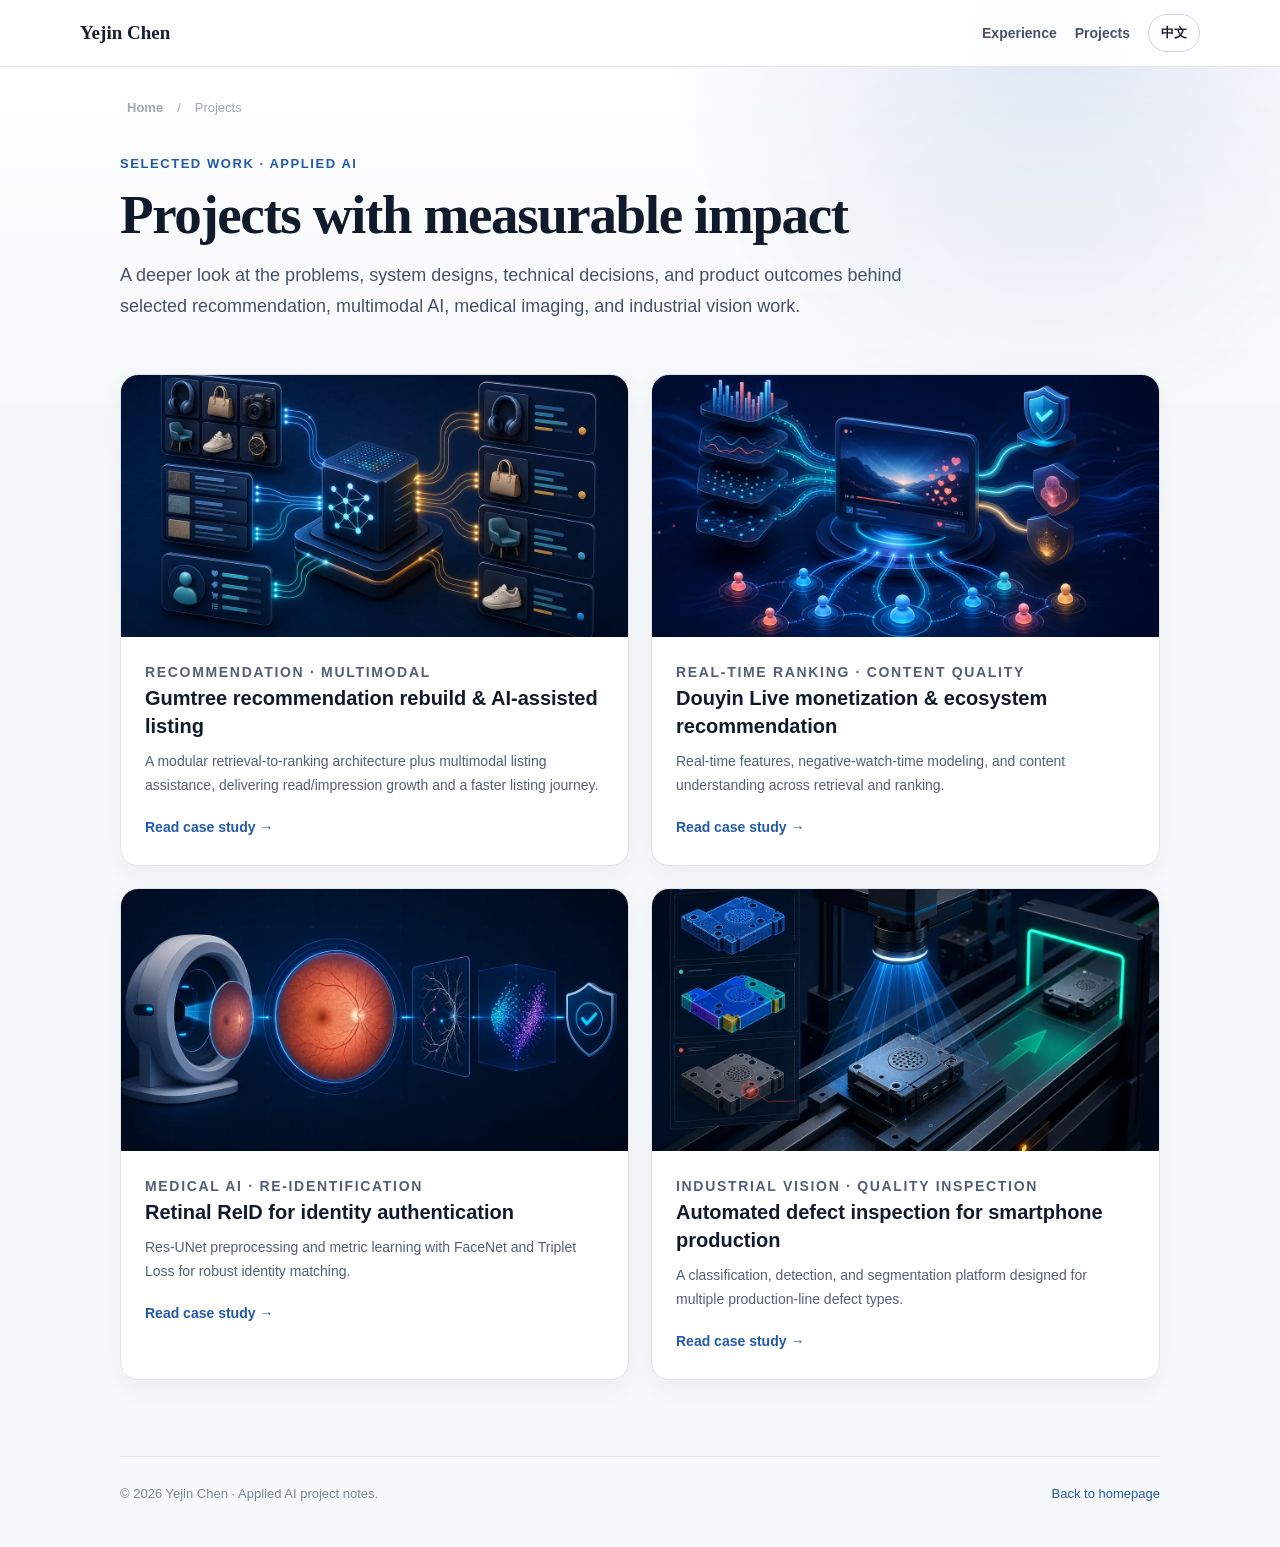
==== projects/index.html @ fb6c982e "feat: add detailed project case studies" ====
<!doctype html>
<html lang="en">
<head>
  <meta charset="utf-8">
  <meta name="viewport" content="width=device-width, initial-scale=1">
  <meta name="description" content="Selected applied AI and recommendation system projects by Yejin Chen.">
  <meta name="theme-color" content="#f7f8fb">
  <title>Projects · Yejin Chen</title>
  <link rel="stylesheet" href="project.css">
</head>
<body data-language="en" data-title-en="Projects · Yejin Chen" data-title-zh="代表项目 · 陈烨锦">
  <nav class="topbar" aria-label="Primary navigation">
    <div class="nav">
      <a class="brand" href="../">Yejin Chen</a>
      <div class="navlinks">
        <a href="../#experience"><span class="lang" data-lang="en">Experience</span><span class="lang" data-lang="zh">经历</span></a>
        <a href="./"><span class="lang" data-lang="en">Projects</span><span class="lang" data-lang="zh">项目</span></a>
        <button class="lang-toggle" id="langToggle" type="button">中文</button>
      </div>
    </div>
  </nav>

  <main>
    <div class="breadcrumb"><a href="../"><span class="lang" data-lang="en">Home</span><span class="lang" data-lang="zh">首页</span></a><span>/</span><span class="lang" data-lang="en">Projects</span><span class="lang" data-lang="zh">代表项目</span></div>
    <header class="project-hero compact">
      <div>
        <p class="kicker">Selected Work · Applied AI</p>
        <h1><span class="lang" data-lang="en">Projects with measurable impact</span><span class="lang" data-lang="zh">以结果衡量的代表项目</span></h1>
        <p class="summary lang" data-lang="en">A deeper look at the problems, system designs, technical decisions, and product outcomes behind selected recommendation, multimodal AI, medical imaging, and industrial vision work.</p>
        <p class="summary lang" data-lang="zh">从业务问题、系统架构、技术决策到量化收益，深入呈现推荐系统、多模态人工智能、医疗影像与工业视觉领域的代表性工作。</p>
      </div>
    </header>

    <div class="project-grid">
      <article class="project-card">
        <img src="../assets/recommendation-system.webp" alt="Marketplace recommendation system illustration">
        <div class="project-card-body">
          <p class="kicker">Recommendation · Multimodal</p>
          <h2><span class="lang" data-lang="en">Gumtree recommendation rebuild &amp; AI-assisted listing</span><span class="lang" data-lang="zh">Gumtree 推荐系统重构与 AI 发布</span></h2>
          <p class="lang" data-lang="en">A modular retrieval-to-ranking architecture plus multimodal listing assistance, delivering read/impression growth and a faster listing journey.</p>
          <p class="lang" data-lang="zh">建设模块化召回与排序架构，并以多模态能力重塑发布流程，提升推荐点击与发布效率。</p>
          <a class="card-link" href="gumtree-recommendation/"><span class="lang" data-lang="en">Read case study →</span><span class="lang" data-lang="zh">查看项目详情 →</span></a>
        </div>
      </article>

      <article class="project-card">
        <img src="../assets/live-recommendation.webp" alt="Live recommendation and content quality illustration">
        <div class="project-card-body">
          <p class="kicker">Real-time Ranking · Content Quality</p>
          <h2><span class="lang" data-lang="en">Douyin Live monetization &amp; ecosystem recommendation</span><span class="lang" data-lang="zh">抖音直播营收与生态推荐优化</span></h2>
          <p class="lang" data-lang="en">Real-time features, negative-watch-time modeling, and content understanding across retrieval and ranking.</p>
          <p class="lang" data-lang="zh">将实时特征、负向时长建模与内容理解信号融入召回和排序全链路。</p>
          <a class="card-link" href="douyin-live-recommendation/"><span class="lang" data-lang="en">Read case study →</span><span class="lang" data-lang="zh">查看项目详情 →</span></a>
        </div>
      </article>

      <article class="project-card">
        <img src="../assets/retina-reid.webp" alt="Retinal biometric re-identification illustration">
        <div class="project-card-body">
          <p class="kicker">Medical AI · Re-identification</p>
          <h2><span class="lang" data-lang="en">Retinal ReID for identity authentication</span><span class="lang" data-lang="zh">眼底 ReID 身份认证</span></h2>
          <p class="lang" data-lang="en">Res-UNet preprocessing and metric learning with FaceNet and Triplet Loss for robust identity matching.</p>
          <p class="lang" data-lang="zh">以 Res-UNet 预处理和 FaceNet、Triplet Loss 度量学习构建眼底身份匹配系统。</p>
          <a class="card-link" href="retinal-reid/"><span class="lang" data-lang="en">Read case study →</span><span class="lang" data-lang="zh">查看项目详情 →</span></a>
        </div>
      </article>

      <article class="project-card">
        <img src="../assets/industrial-inspection.webp" alt="Automated industrial defect inspection illustration">
        <div class="project-card-body">
          <p class="kicker">Industrial Vision · Quality Inspection</p>
          <h2><span class="lang" data-lang="en">Automated defect inspection for smartphone production</span><span class="lang" data-lang="zh">手机产线缺陷智能检测</span></h2>
          <p class="lang" data-lang="en">A classification, detection, and segmentation platform designed for multiple production-line defect types.</p>
          <p class="lang" data-lang="zh">面向多类产线缺陷建设分类、检测与分割一体化视觉平台。</p>
          <a class="card-link" href="industrial-defect-inspection/"><span class="lang" data-lang="en">Read case study →</span><span class="lang" data-lang="zh">查看项目详情 →</span></a>
        </div>
      </article>
    </div>

    <footer>
      <span>© 2026 Yejin Chen · <span class="lang" data-lang="en">Applied AI project notes.</span><span class="lang" data-lang="zh">应用人工智能项目记录。</span></span>
      <a href="../"><span class="lang" data-lang="en">Back to homepage</span><span class="lang" data-lang="zh">返回首页</span></a>
    </footer>
  </main>
  <script src="project.js"></script>
</body>
</html>
---- projects/project.css ----
:root {
  --ink: #162033;
  --muted: #667085;
  --line: #dfe4ec;
  --paper: #ffffff;
  --wash: #f7f8fb;
  --blue: #2359a8;
  --blue-dark: #17437f;
  --blue-soft: #eaf1fb;
  --teal: #0d7a79;
  --teal-soft: #e7f5f3;
  --amber: #a85d10;
  --amber-soft: #fff1dc;
  --shadow: 0 16px 42px rgba(31, 48, 77, .09);
  --radius: 18px;
}

* { box-sizing: border-box; }
html { scroll-behavior: smooth; scroll-padding-top: 84px; }
body {
  margin: 0;
  color: var(--ink);
  background: var(--wash);
  font-family: Inter, ui-sans-serif, -apple-system, BlinkMacSystemFont, "Segoe UI", "PingFang SC", "Microsoft YaHei", sans-serif;
  font-size: 16px;
  line-height: 1.72;
  -webkit-font-smoothing: antialiased;
}
body::before {
  content: "";
  position: fixed;
  inset: 0 0 auto;
  height: 460px;
  z-index: -1;
  background:
    radial-gradient(circle at 82% 8%, rgba(35, 89, 168, .14), transparent 34%),
    linear-gradient(180deg, #fff 0%, rgba(247, 248, 251, 0) 100%);
  pointer-events: none;
}
a { color: var(--blue); text-decoration: none; }
a:hover { text-decoration: underline; text-underline-offset: 3px; }
img { display: block; max-width: 100%; }
.lang { display: none !important; }
body[data-language="en"] .lang[data-lang="en"],
body[data-language="zh"] .lang[data-lang="zh"] { display: revert !important; }

.topbar {
  position: sticky;
  top: 0;
  z-index: 40;
  border-bottom: 1px solid rgba(223, 228, 236, .86);
  background: rgba(255, 255, 255, .9);
  backdrop-filter: blur(15px);
}
.nav {
  width: min(1120px, calc(100% - 36px));
  min-height: 66px;
  margin: auto;
  display: flex;
  align-items: center;
  gap: 20px;
}
.brand {
  color: var(--ink);
  font: 700 19px/1.2 Georgia, "Times New Roman", serif;
}
.brand:hover { text-decoration: none; }
.navlinks { margin-left: auto; display: flex; align-items: center; gap: 18px; font-size: 14px; }
.navlinks a { color: #465267; font-weight: 700; }
.lang-toggle {
  border: 1px solid #cfd6e1;
  border-radius: 999px;
  background: #fff;
  color: var(--ink);
  padding: 7px 12px;
  font: inherit;
  font-size: 13px;
  font-weight: 800;
  cursor: pointer;
}

main { width: min(1040px, calc(100% - 36px)); margin: 0 auto; }
.breadcrumb { padding: 30px 0 0; color: var(--muted); font-size: 13px; }
.breadcrumb a { color: #536078; font-weight: 700; }
.breadcrumb span { margin: 0 7px; color: #a0a8b6; }

.project-hero {
  padding: 34px 0 42px;
  display: grid;
  grid-template-columns: minmax(0, 1.25fr) minmax(280px, .75fr);
  gap: 44px;
  align-items: center;
}
.project-hero.compact { grid-template-columns: 1fr; max-width: 850px; padding-bottom: 30px; }
.kicker { margin: 0 0 9px; color: var(--blue); font-size: 13px; font-weight: 850; letter-spacing: .12em; text-transform: uppercase; }
h1, h2, h3 { color: #111a2b; }
h1 { margin: 0 0 15px; font: 700 clamp(36px, 5vw, 55px)/1.1 Georgia, "Times New Roman", serif; letter-spacing: -.025em; }
.summary { margin: 0; color: #455167; font-size: 18px; line-height: 1.72; }
.hero-media { overflow: hidden; border: 6px solid #fff; border-radius: 24px; box-shadow: var(--shadow); background: #dfe7f2; }
.hero-media img { width: 100%; aspect-ratio: 3 / 2; object-fit: cover; }
.hero-tags { display: flex; flex-wrap: wrap; gap: 8px; margin-top: 22px; }
.tag { padding: 5px 10px; border-radius: 999px; color: #3f587a; background: var(--blue-soft); font-size: 12px; font-weight: 750; }
.tag.result { color: #8c4f0e; background: var(--amber-soft); }

.metric-strip {
  display: grid;
  grid-template-columns: repeat(4, minmax(0, 1fr));
  gap: 12px;
  margin: 0 0 70px;
}
.metric {
  padding: 19px 20px;
  border: 1px solid var(--line);
  border-radius: 14px;
  background: rgba(255, 255, 255, .86);
}
.metric strong { display: block; color: #17233a; font: 700 25px/1.15 Georgia, serif; }
.metric span { display: block; margin-top: 6px; color: var(--muted); font-size: 13px; line-height: 1.45; }

.content-layout { display: grid; grid-template-columns: minmax(0, 1fr) 238px; gap: 54px; align-items: start; }
.article section { margin: 0 0 62px; }
.article h2 { margin: 0 0 20px; font: 700 27px/1.25 Georgia, "Times New Roman", serif; }
.article h3 { margin: 0 0 8px; font-size: 17px; line-height: 1.45; }
.article p { margin: 0 0 16px; color: #48546a; }
.article ul { margin: 0; padding-left: 20px; color: #48546a; }
.article li { margin: 8px 0; }
.section-lede { max-width: 760px; color: var(--muted) !important; }

.toc {
  position: sticky;
  top: 92px;
  padding: 18px 19px;
  border: 1px solid var(--line);
  border-radius: 14px;
  background: rgba(255, 255, 255, .86);
}
.toc strong { display: block; margin-bottom: 10px; font-size: 13px; text-transform: uppercase; letter-spacing: .08em; }
.toc a { display: block; padding: 5px 0; color: #5c687b; font-size: 13px; font-weight: 650; }

.overview-grid, .solution-grid { display: grid; grid-template-columns: 1fr 1fr; gap: 16px; }
.info-card, .solution-card {
  padding: 22px 23px;
  border: 1px solid var(--line);
  border-radius: 15px;
  background: #fff;
}
.info-card p, .solution-card p { margin-bottom: 0; font-size: 15px; }
.solution-card .number {
  display: inline-grid;
  width: 28px;
  height: 28px;
  margin-bottom: 12px;
  place-items: center;
  border-radius: 8px;
  color: #fff;
  background: var(--blue);
  font-size: 12px;
  font-weight: 850;
}

.architecture {
  padding: 24px;
  border: 1px solid var(--line);
  border-radius: 16px;
  background: #fff;
}
.flow { display: grid; grid-template-columns: repeat(4, minmax(0, 1fr)); gap: 28px; align-items: stretch; }
.flow-step {
  position: relative;
  min-height: 112px;
  padding: 17px;
  border: 1px solid #d9e2ef;
  border-radius: 13px;
  background: #f9fbfe;
}
.flow-step:not(:last-child)::after {
  content: "→";
  position: absolute;
  right: -22px;
  top: 39px;
  color: #8a9bb2;
  font-size: 20px;
  font-weight: 800;
}
.flow-step strong { display: block; margin-bottom: 5px; color: #26354d; font-size: 14px; }
.flow-step span { display: block; color: var(--muted); font-size: 12px; line-height: 1.5; }
.architecture-note { margin: 16px 0 0 !important; color: #7a8597 !important; font-size: 12px; }

.results-table { overflow: hidden; border: 1px solid var(--line); border-radius: 15px; background: #fff; }
.result-row { display: grid; grid-template-columns: 1.2fr .75fr 1.8fr; border-bottom: 1px solid var(--line); }
.result-row:last-child { border-bottom: 0; }
.result-row > div { padding: 14px 16px; color: #4d596e; font-size: 14px; }
.result-row > div:nth-child(2) { color: var(--blue-dark); font-weight: 850; }
.result-row.header { background: #f3f6fa; }
.result-row.header > div { color: #4d596e; font-size: 12px; font-weight: 850; letter-spacing: .04em; text-transform: uppercase; }

.role-box {
  padding: 24px 26px;
  border-left: 4px solid var(--teal);
  border-radius: 0 15px 15px 0;
  background: var(--teal-soft);
}
.role-box p:last-child { margin-bottom: 0; }
.stack { display: flex; flex-wrap: wrap; gap: 9px; }
.stack span { padding: 7px 11px; border: 1px solid #d8e0eb; border-radius: 9px; color: #46556c; background: #fff; font-size: 13px; font-weight: 700; }
.confidentiality { padding: 16px 18px; border-radius: 12px; color: #66552f; background: #fff8e8; font-size: 13px; }

.project-grid { display: grid; grid-template-columns: repeat(2, minmax(0, 1fr)); gap: 22px; margin: 22px 0 76px; }
.project-card {
  overflow: hidden;
  border: 1px solid var(--line);
  border-radius: var(--radius);
  background: #fff;
  box-shadow: 0 8px 24px rgba(31, 48, 77, .055);
  transition: transform .18s ease, box-shadow .18s ease;
}
.project-card:hover { transform: translateY(-3px); box-shadow: var(--shadow); }
.project-card img { width: 100%; aspect-ratio: 3 / 1.55; object-fit: cover; }
.project-card-body { padding: 23px 24px 24px; }
.project-card h2 { margin: 0 0 9px; font-size: 20px; line-height: 1.4; }
.project-card p { margin: 0; color: #526076; font-size: 14px; }
.card-link { display: inline-flex; align-items: center; gap: 6px; margin-top: 18px; font-size: 14px; font-weight: 800; }

.next-projects { margin: 70px 0 25px; padding-top: 26px; border-top: 1px solid var(--line); display: flex; justify-content: space-between; gap: 18px; }
.next-projects a { font-weight: 750; }
footer { margin-top: 60px; padding: 26px 0 42px; border-top: 1px solid var(--line); color: #7b8698; font-size: 13px; display: flex; justify-content: space-between; gap: 18px; }

@media (max-width: 880px) {
  .project-hero { grid-template-columns: 1fr; }
  .hero-media { max-width: 620px; }
  .content-layout { grid-template-columns: 1fr; }
  .toc { display: none; }
  .flow { grid-template-columns: 1fr 1fr; }
  .flow-step:not(:last-child)::after { display: none; }
}
@media (max-width: 680px) {
  main, .nav { width: min(100% - 24px, 1040px); }
  .navlinks a { display: none; }
  .project-hero { padding-top: 26px; gap: 28px; }
  .metric-strip, .project-grid, .overview-grid, .solution-grid { grid-template-columns: 1fr; }
  .flow { grid-template-columns: 1fr; }
  .result-row { grid-template-columns: 1fr; padding: 12px 0; }
  .result-row > div { padding: 3px 15px; }
  .result-row.header { display: none; }
  .next-projects, footer { flex-direction: column; }
}
@media (prefers-reduced-motion: reduce) {
  html { scroll-behavior: auto; }
  *, *::before, *::after { transition: none !important; }
}
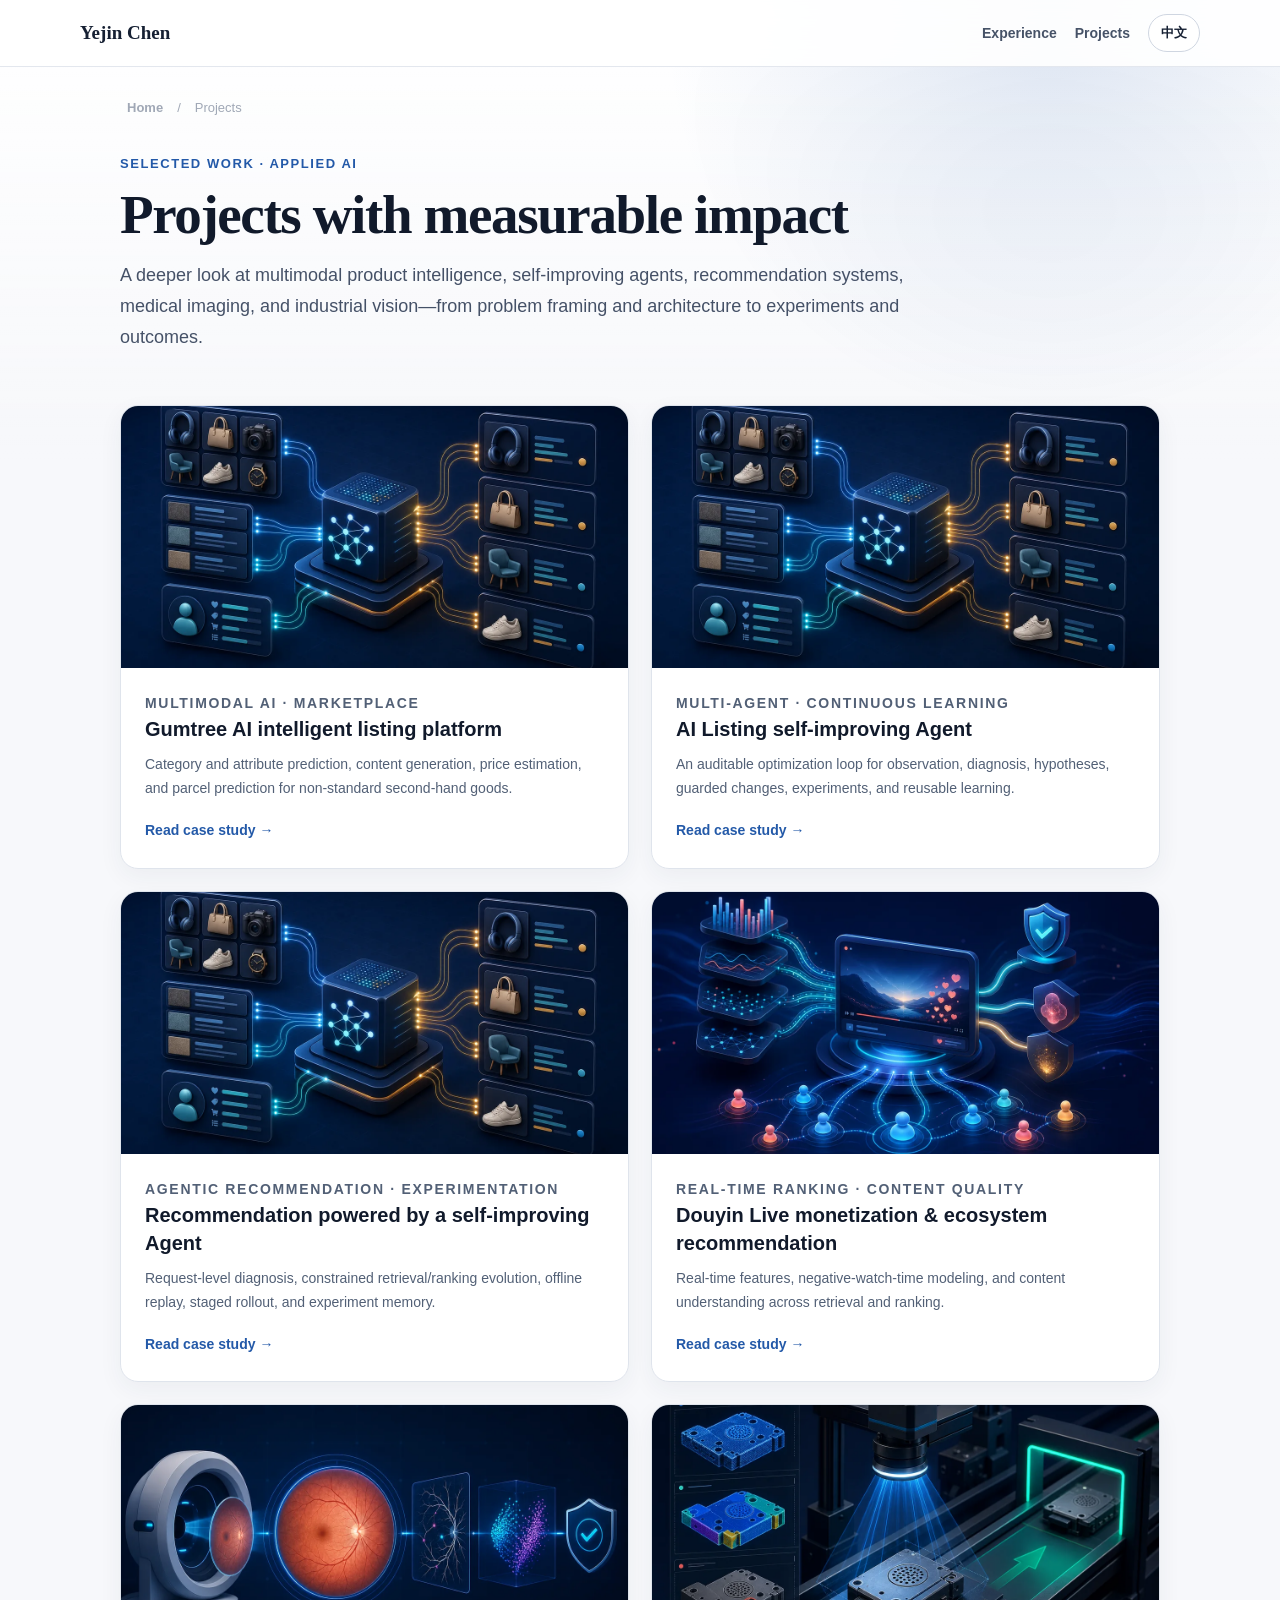
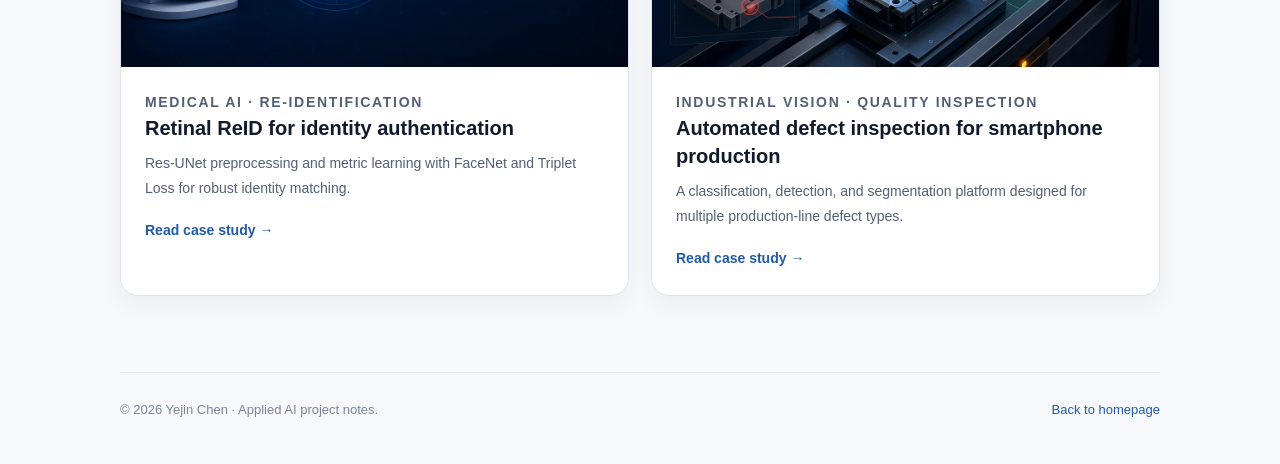
==== commit 51c6bde7: "feat: expand Gumtree AI and agentic projects" ====
--- a/projects/index.html
+++ b/projects/index.html
@@ -26,20 +26,42 @@
       <div>
         <p class="kicker">Selected Work · Applied AI</p>
         <h1><span class="lang" data-lang="en">Projects with measurable impact</span><span class="lang" data-lang="zh">以结果衡量的代表项目</span></h1>
-        <p class="summary lang" data-lang="en">A deeper look at the problems, system designs, technical decisions, and product outcomes behind selected recommendation, multimodal AI, medical imaging, and industrial vision work.</p>
-        <p class="summary lang" data-lang="zh">从业务问题、系统架构、技术决策到量化收益，深入呈现推荐系统、多模态人工智能、医疗影像与工业视觉领域的代表性工作。</p>
+        <p class="summary lang" data-lang="en">A deeper look at multimodal product intelligence, self-improving agents, recommendation systems, medical imaging, and industrial vision—from problem framing and architecture to experiments and outcomes.</p>
+        <p class="summary lang" data-lang="zh">从问题定义、系统架构到实验与收益，深入呈现多模态商品智能、自迭代Agent、推荐系统、医疗影像与工业视觉领域的代表性工作。</p>
       </div>
     </header>
 
     <div class="project-grid">
       <article class="project-card">
-        <img src="../assets/recommendation-system.webp" alt="Marketplace recommendation system illustration">
+        <img src="../assets/recommendation-system.webp" alt="Multimodal AI listing platform illustration">
         <div class="project-card-body">
-          <p class="kicker">Recommendation · Multimodal</p>
-          <h2><span class="lang" data-lang="en">Gumtree recommendation rebuild &amp; AI-assisted listing</span><span class="lang" data-lang="zh">Gumtree 推荐系统重构与 AI 发布</span></h2>
-          <p class="lang" data-lang="en">A modular retrieval-to-ranking architecture plus multimodal listing assistance, delivering read/impression growth and a faster listing journey.</p>
-          <p class="lang" data-lang="zh">建设模块化召回与排序架构，并以多模态能力重塑发布流程，提升推荐点击与发布效率。</p>
-          <a class="card-link" href="gumtree-recommendation/"><span class="lang" data-lang="en">Read case study →</span><span class="lang" data-lang="zh">查看项目详情 →</span></a>
+          <p class="kicker">Multimodal AI · Marketplace</p>
+          <h2><span class="lang" data-lang="en">Gumtree AI intelligent listing platform</span><span class="lang" data-lang="zh">Gumtree AI 智能发布平台</span></h2>
+          <p class="lang" data-lang="en">Category and attribute prediction, content generation, price estimation, and parcel prediction for non-standard second-hand goods.</p>
+          <p class="lang" data-lang="zh">面向二手非标商品，自动完成类目、属性、文案、价格和物流包裹预测。</p>
+          <a class="card-link" href="ai-listing-platform/"><span class="lang" data-lang="en">Read case study →</span><span class="lang" data-lang="zh">查看项目详情 →</span></a>
+        </div>
+      </article>
+
+      <article class="project-card">
+        <img src="../assets/recommendation-system.webp" alt="Self-improving AI listing agent illustration">
+        <div class="project-card-body">
+          <p class="kicker">Multi-Agent · Continuous Learning</p>
+          <h2><span class="lang" data-lang="en">AI Listing self-improving Agent</span><span class="lang" data-lang="zh">AI 发布自迭代 Agent</span></h2>
+          <p class="lang" data-lang="en">An auditable optimization loop for observation, diagnosis, hypotheses, guarded changes, experiments, and reusable learning.</p>
+          <p class="lang" data-lang="zh">将观测、诊断、假设、受控变更、实验和知识复用连接为可审计的持续优化闭环。</p>
+          <a class="card-link" href="ai-listing-agent/"><span class="lang" data-lang="en">Read case study →</span><span class="lang" data-lang="zh">查看项目详情 →</span></a>
+        </div>
+      </article>
+
+      <article class="project-card">
+        <img src="../assets/recommendation-system.webp" alt="Agentic recommendation system illustration">
+        <div class="project-card-body">
+          <p class="kicker">Agentic Recommendation · Experimentation</p>
+          <h2><span class="lang" data-lang="en">Recommendation powered by a self-improving Agent</span><span class="lang" data-lang="zh">基于自迭代 Agent 的推荐系统</span></h2>
+          <p class="lang" data-lang="en">Request-level diagnosis, constrained retrieval/ranking evolution, offline replay, staged rollout, and experiment memory.</p>
+          <p class="lang" data-lang="zh">以请求级诊断、受控召回/排序演进、离线回放、分阶段放量和实验记忆驱动推荐迭代。</p>
+          <a class="card-link" href="agentic-recommendation/"><span class="lang" data-lang="en">Read case study →</span><span class="lang" data-lang="zh">查看项目详情 →</span></a>
         </div>
       </article>
 
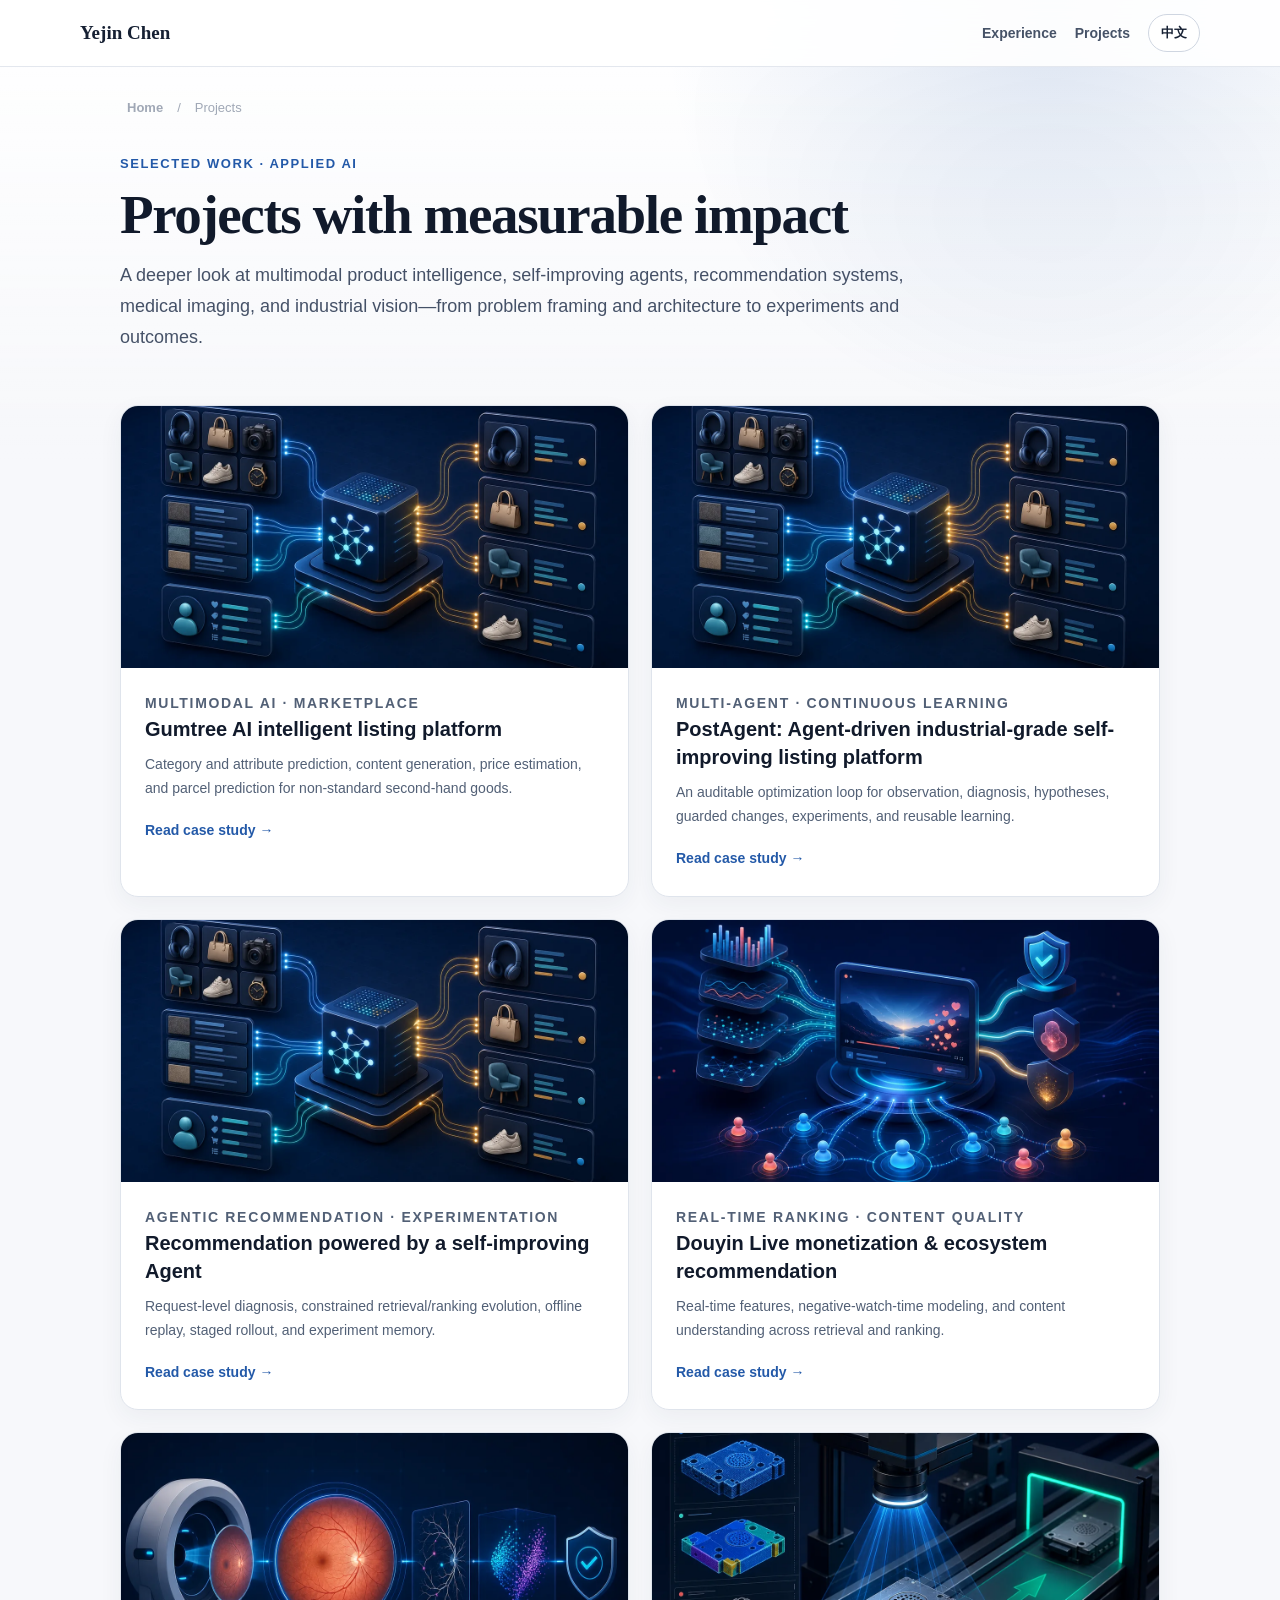
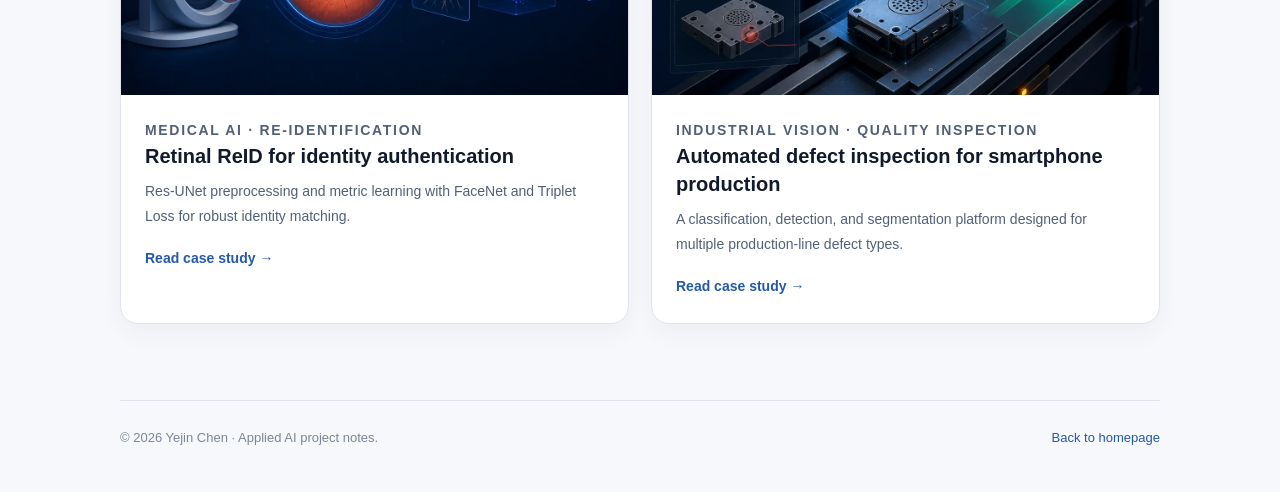
==== commit 076a8240: "refactor: rename listing agent project to PostAgent" ====
--- a/projects/index.html
+++ b/projects/index.html
@@ -47,7 +47,7 @@
         <img src="../assets/recommendation-system.webp" alt="Self-improving AI listing agent illustration">
         <div class="project-card-body">
           <p class="kicker">Multi-Agent · Continuous Learning</p>
-          <h2><span class="lang" data-lang="en">AI Listing self-improving Agent</span><span class="lang" data-lang="zh">AI 发布自迭代 Agent</span></h2>
+          <h2><span class="lang" data-lang="en">PostAgent: Agent-driven industrial-grade self-improving listing platform</span><span class="lang" data-lang="zh">PostAgent: Agent驱动的工业级自我迭代发布平台</span></h2>
           <p class="lang" data-lang="en">An auditable optimization loop for observation, diagnosis, hypotheses, guarded changes, experiments, and reusable learning.</p>
           <p class="lang" data-lang="zh">将观测、诊断、假设、受控变更、实验和知识复用连接为可审计的持续优化闭环。</p>
           <a class="card-link" href="ai-listing-agent/"><span class="lang" data-lang="en">Read case study →</span><span class="lang" data-lang="zh">查看项目详情 →</span></a>
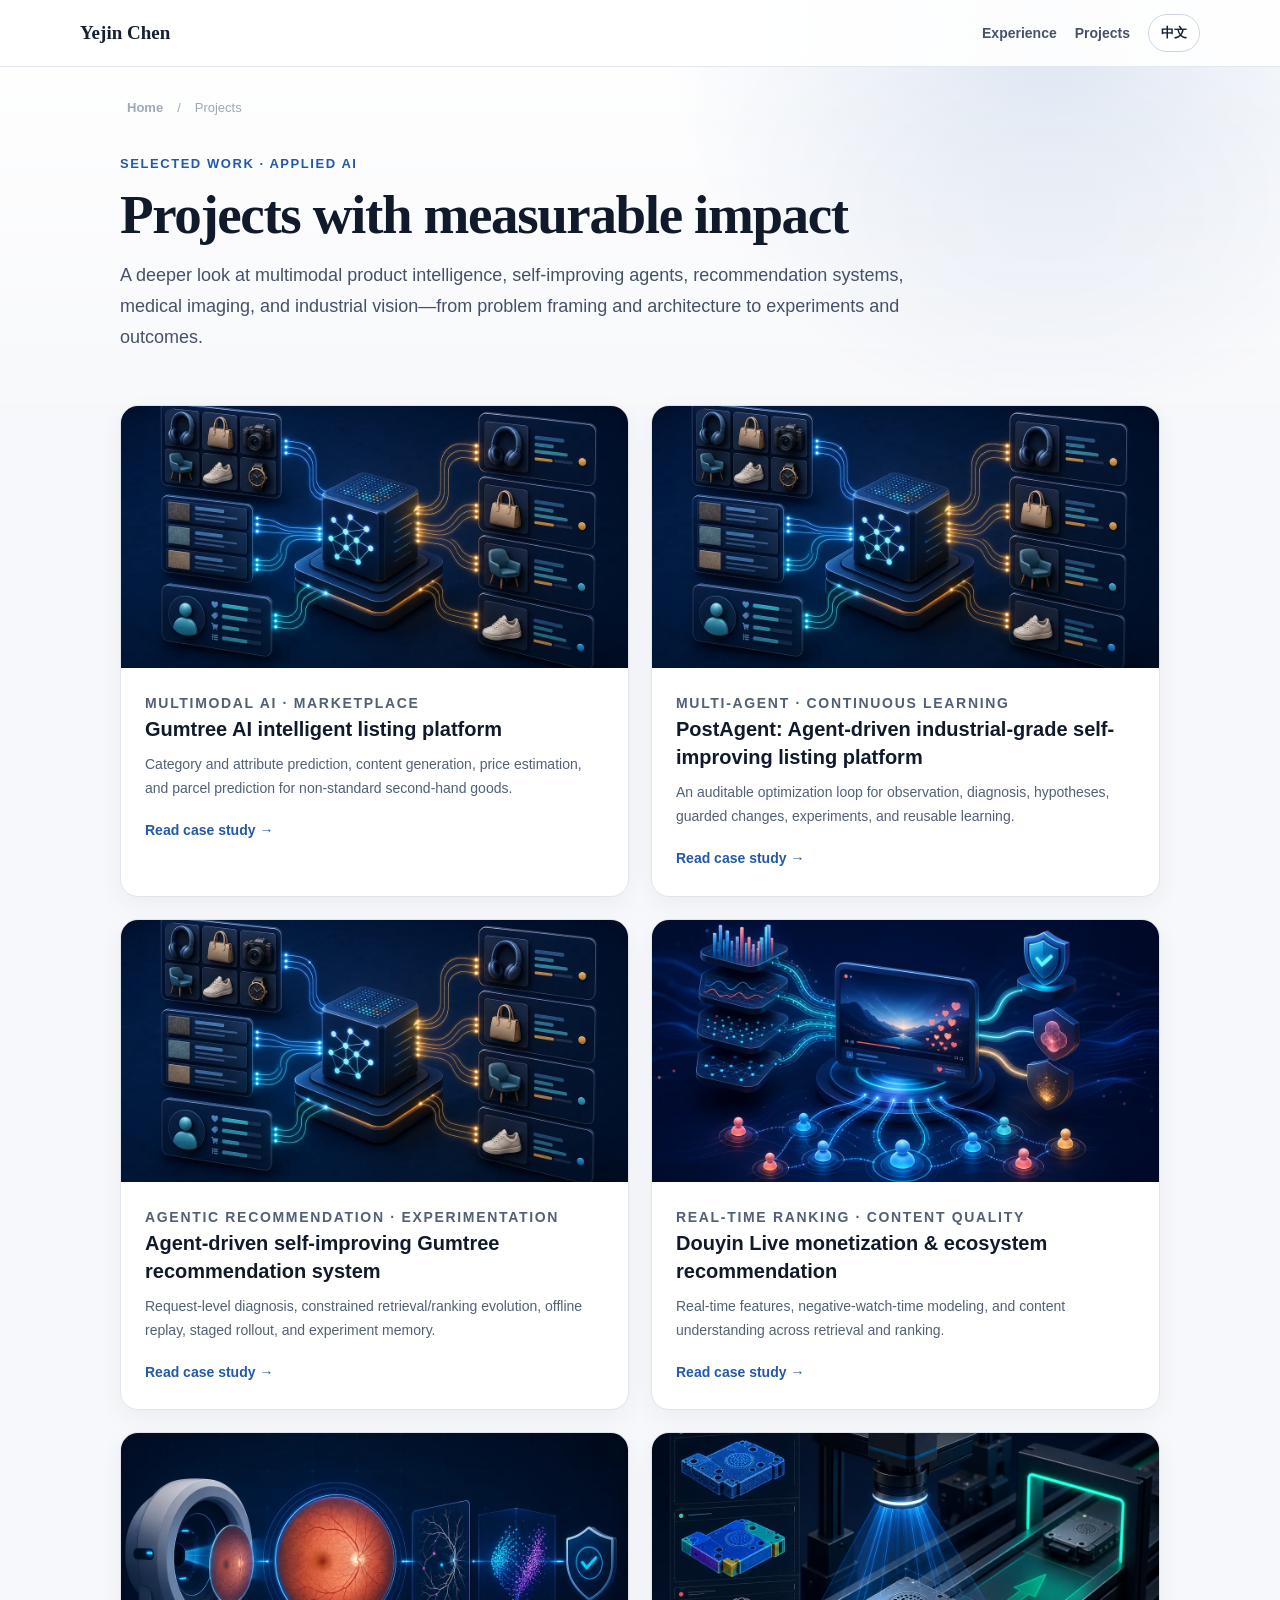
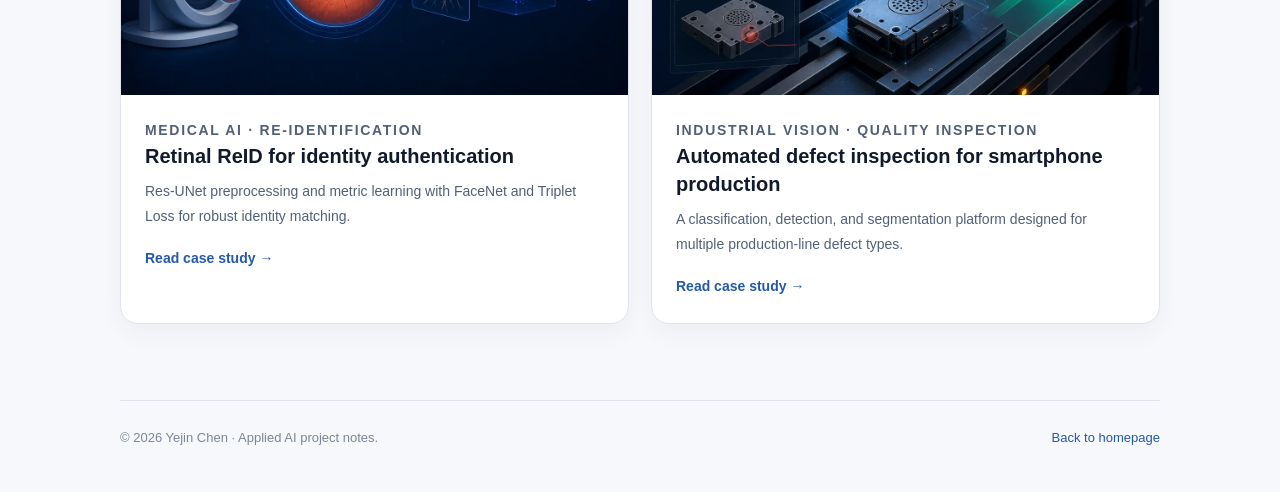
==== commit 754f44c1: "content: expand Gumtree representative projects" ====
--- a/projects/index.html
+++ b/projects/index.html
@@ -58,7 +58,7 @@
         <img src="../assets/recommendation-system.webp" alt="Agentic recommendation system illustration">
         <div class="project-card-body">
           <p class="kicker">Agentic Recommendation · Experimentation</p>
-          <h2><span class="lang" data-lang="en">Recommendation powered by a self-improving Agent</span><span class="lang" data-lang="zh">基于自迭代 Agent 的推荐系统</span></h2>
+          <h2><span class="lang" data-lang="en">Agent-driven self-improving Gumtree recommendation system</span><span class="lang" data-lang="zh">Agent驱动的自我迭代的Gumtree推荐系统</span></h2>
           <p class="lang" data-lang="en">Request-level diagnosis, constrained retrieval/ranking evolution, offline replay, staged rollout, and experiment memory.</p>
           <p class="lang" data-lang="zh">以请求级诊断、受控召回/排序演进、离线回放、分阶段放量和实验记忆驱动推荐迭代。</p>
           <a class="card-link" href="agentic-recommendation/"><span class="lang" data-lang="en">Read case study →</span><span class="lang" data-lang="zh">查看项目详情 →</span></a>
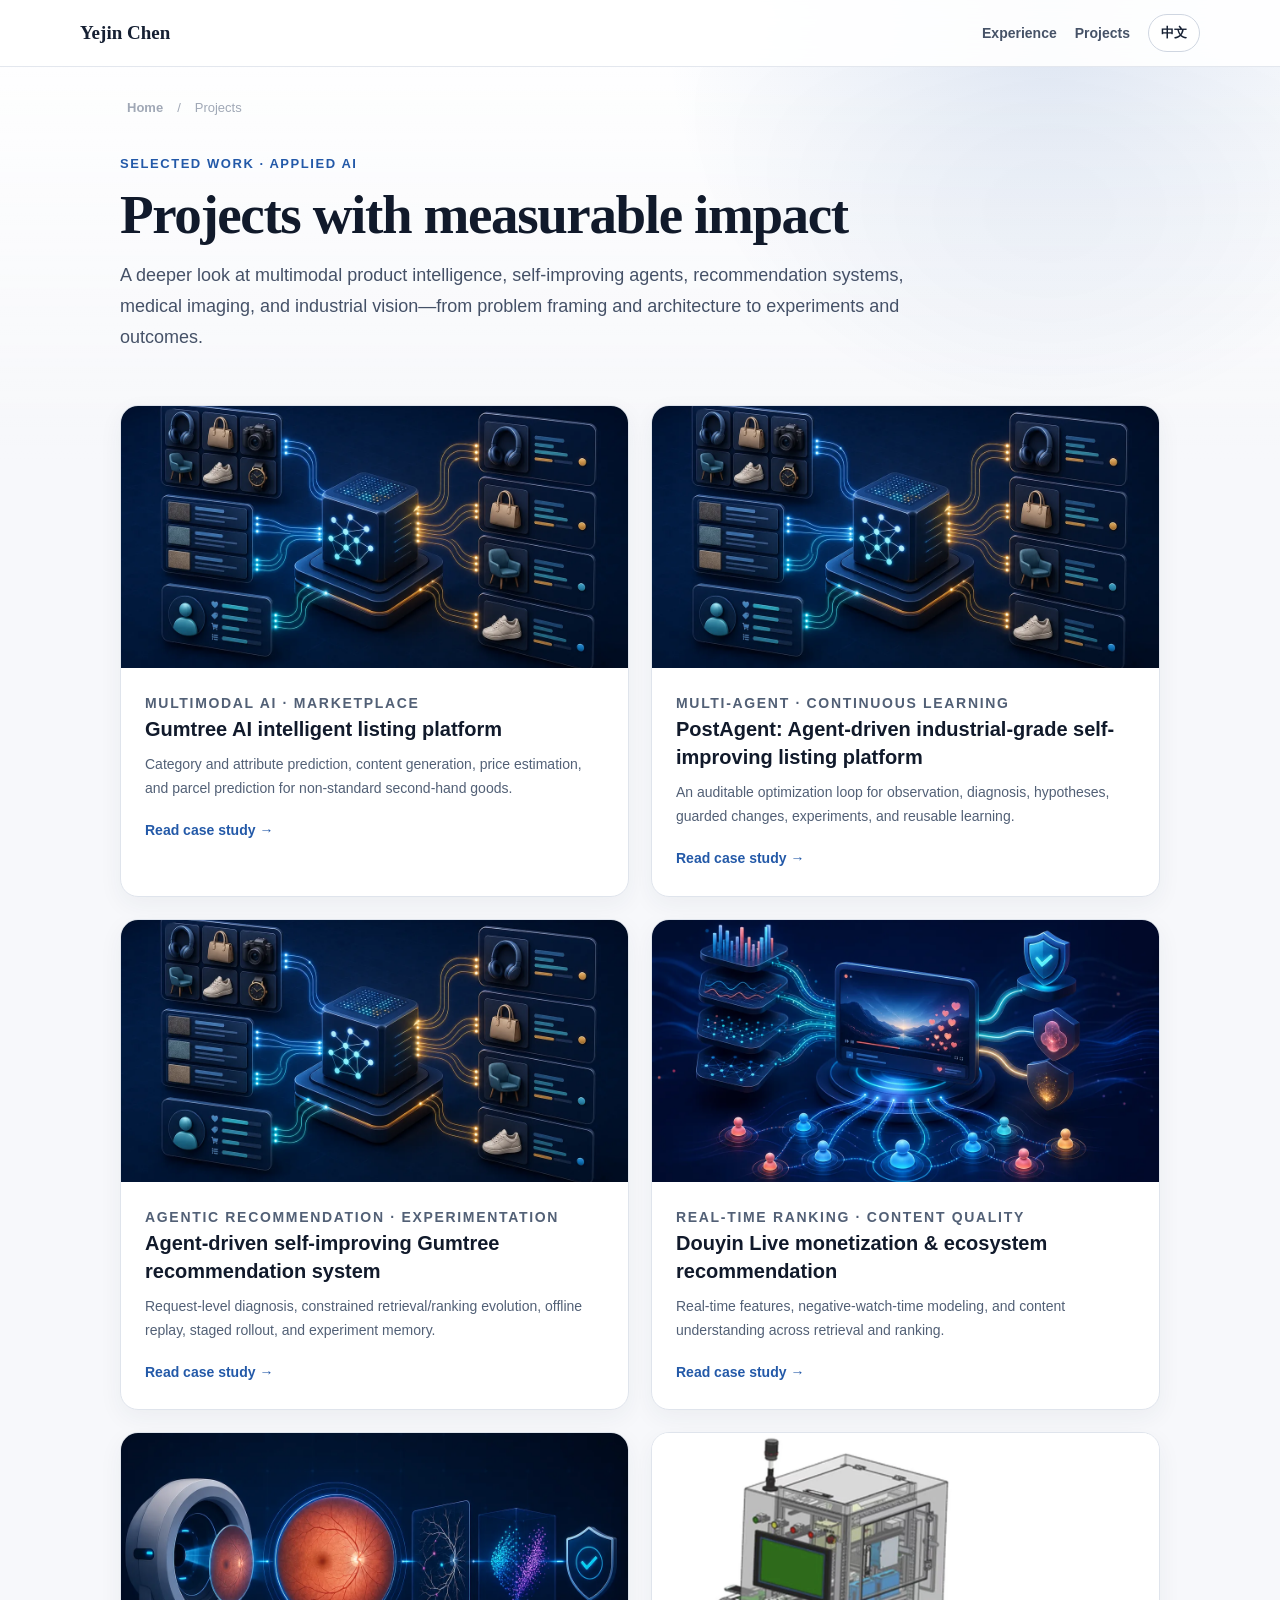
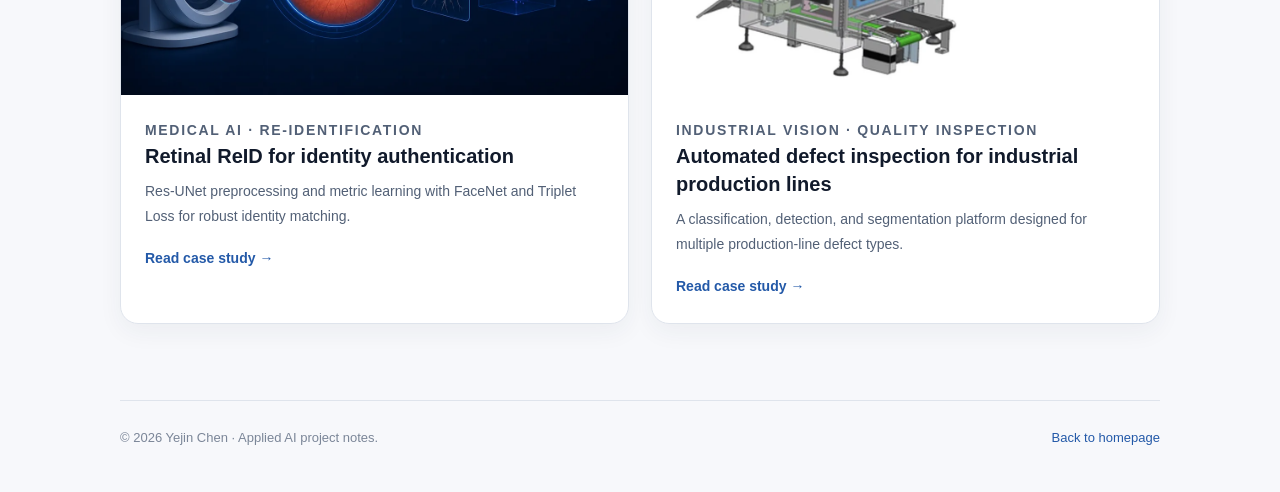
==== commit b161e303: "feat: update industrial inspection project image and title" ====
--- a/projects/index.html
+++ b/projects/index.html
@@ -47,7 +47,7 @@
         <img src="../assets/recommendation-system.webp" alt="Self-improving AI listing agent illustration">
         <div class="project-card-body">
           <p class="kicker">Multi-Agent · Continuous Learning</p>
-          <h2><span class="lang" data-lang="en">PostAgent: Agent-driven industrial-grade self-improving listing platform</span><span class="lang" data-lang="zh">PostAgent: Agent驱动的工业级自我迭代发布平台</span></h2>
+          <h2><span class="lang" data-lang="en">PostAgent: Agent-driven industrial-grade self-improving listing platform</span><span class="lang" data-lang="zh">PostAgent: Agent驱动的工业级自迭代发布平台</span></h2>
           <p class="lang" data-lang="en">An auditable optimization loop for observation, diagnosis, hypotheses, guarded changes, experiments, and reusable learning.</p>
           <p class="lang" data-lang="zh">将观测、诊断、假设、受控变更、实验和知识复用连接为可审计的持续优化闭环。</p>
           <a class="card-link" href="ai-listing-agent/"><span class="lang" data-lang="en">Read case study →</span><span class="lang" data-lang="zh">查看项目详情 →</span></a>
@@ -91,7 +91,7 @@
         <img src="../assets/industrial-inspection.webp" alt="Automated industrial defect inspection illustration">
         <div class="project-card-body">
           <p class="kicker">Industrial Vision · Quality Inspection</p>
-          <h2><span class="lang" data-lang="en">Automated defect inspection for smartphone production</span><span class="lang" data-lang="zh">手机产线缺陷智能检测</span></h2>
+          <h2><span class="lang" data-lang="en">Automated defect inspection for industrial production lines</span><span class="lang" data-lang="zh">工业产线缺陷智能检测</span></h2>
           <p class="lang" data-lang="en">A classification, detection, and segmentation platform designed for multiple production-line defect types.</p>
           <p class="lang" data-lang="zh">面向多类产线缺陷建设分类、检测与分割一体化视觉平台。</p>
           <a class="card-link" href="industrial-defect-inspection/"><span class="lang" data-lang="en">Read case study →</span><span class="lang" data-lang="zh">查看项目详情 →</span></a>
